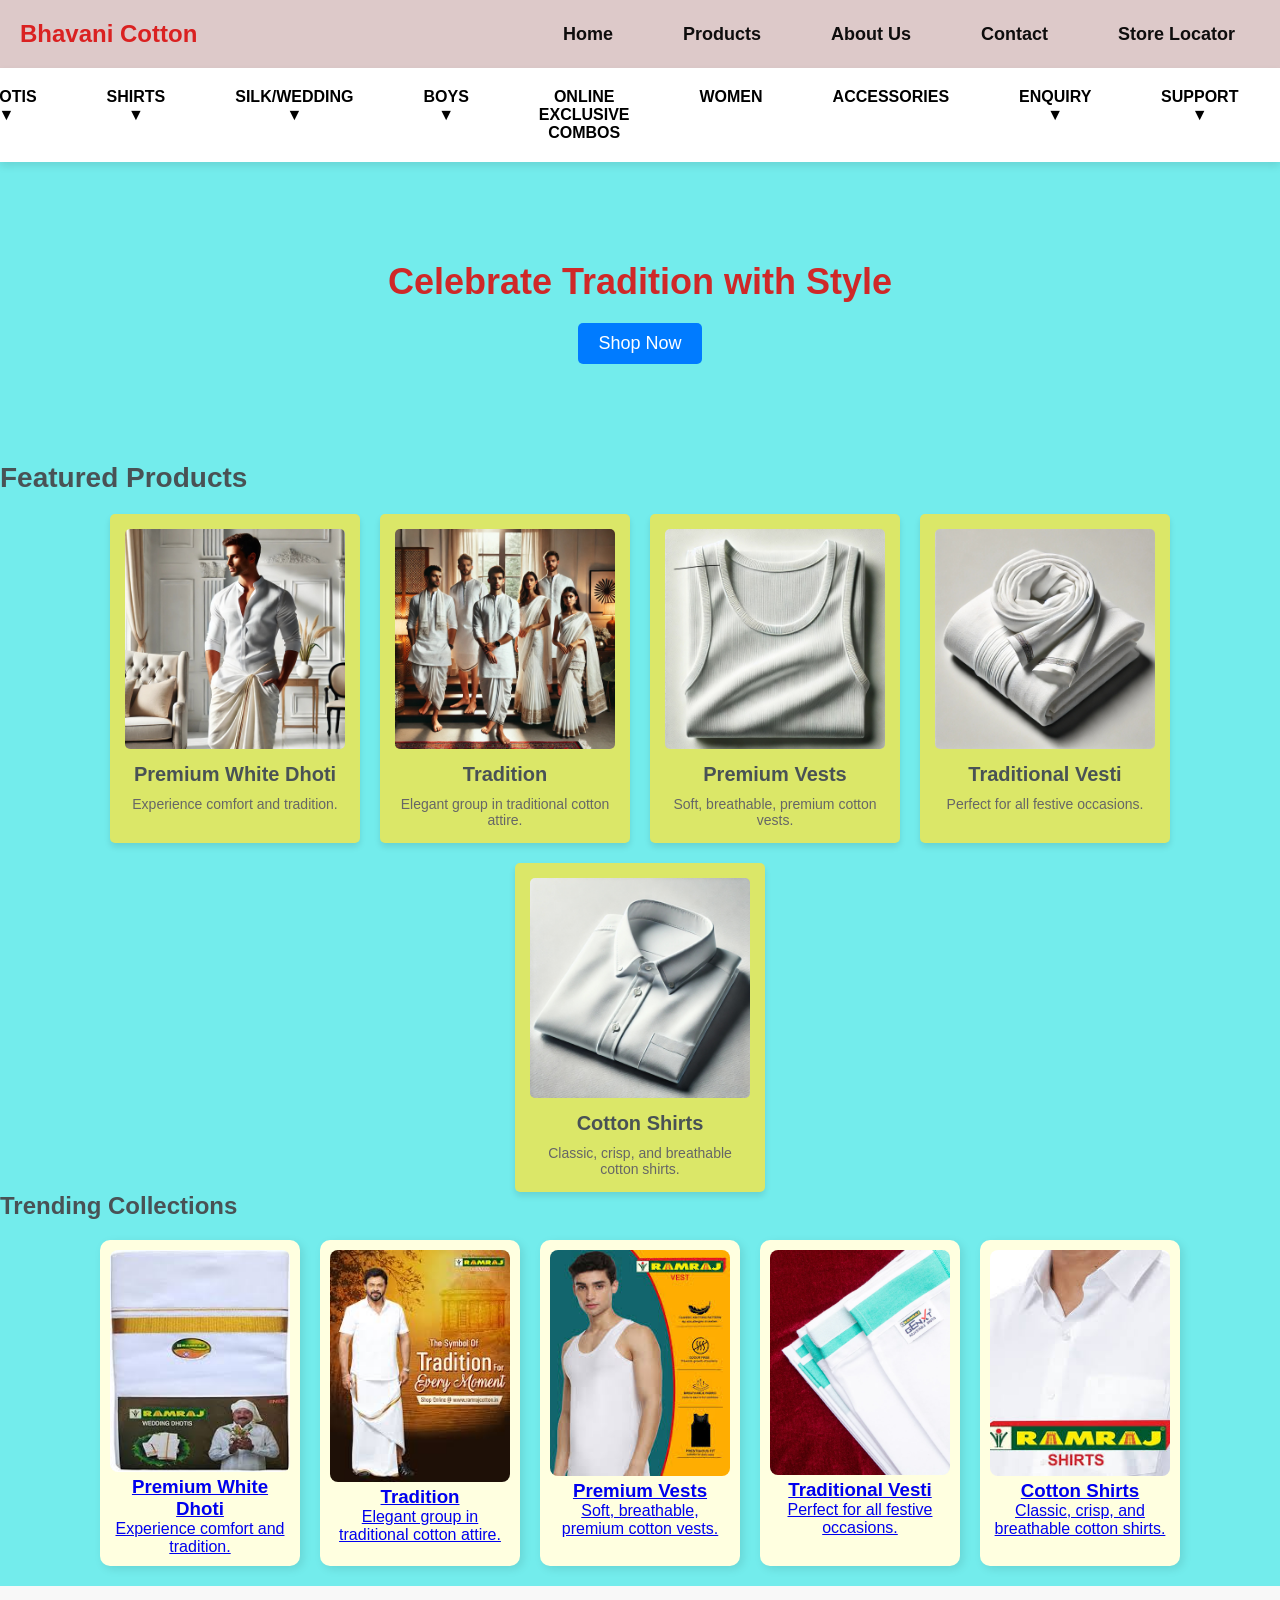
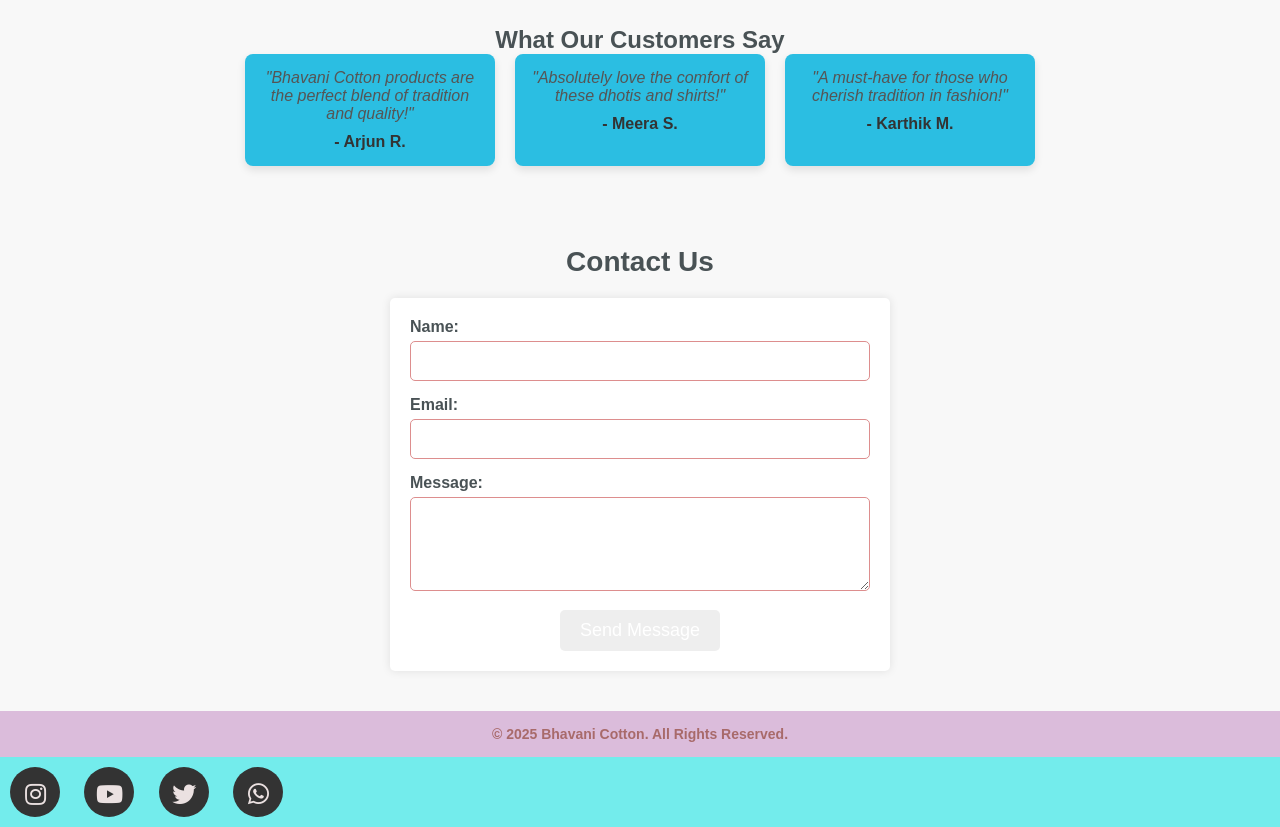
==== index.html @ 245a1441 "Add files via upload" ====
<!DOCTYPE html>
<html lang="en">
    <head>
    <meta charset="UTF-8">
    <meta name="viewport" content="width=device-width, initial-scale=1.0">
    <title>Bhavani Cotton - Celebrate Tradition</title>
    <link rel="stylesheet" href="style.css"> <!-- Linking CSS -->
</head>
<head>
    <link rel="stylesheet" href="https://cdnjs.cloudflare.com/ajax/libs/font-awesome/5.15.3/css/all.min.css">
  </head>
  
<body>
    <!-- Header Section -->
    <header>
        <div class="logo">Bhavani Cotton</div>
        <nav>
            <ul>
                <li><a href="#">Home</a></li>
                <li><a href="#">Products</a></li>
                <li><a href="#">About Us</a></li>
                <li><a href="#">Contact</a></li>
                <li><a href="#">Store Locator</a></li>
            </ul>
        </nav>
    </header>
    <nav class="navbar">
        <ul class="nav-list">
            <li class="nav-item">MEN ▼</li>
            <li class="nav-item">DHOTIS ▼</li>
            <li class="nav-item">SHIRTS ▼</li>
            <li class="nav-item">SILK/WEDDING ▼</li>
            <li class="nav-item">BOYS ▼</li>
            <li class="nav-item">ONLINE EXCLUSIVE COMBOS</li>
            <li class="nav-item">WOMEN</li>
            <li class="nav-item">ACCESSORIES</li>
            <li class="nav-item">ENQUIRY ▼</li>
            <li class="nav-item">SUPPORT ▼</li>
            <li class="nav-item">CORPORATE INFO ▼</li>
        </ul>
    </nav>
    <!-- Hero Banner -->
    <section class="hero">
        <h1>Celebrate Tradition with Style</h1>
        <button>Shop Now</button>
    </section>
    <!-- Product Highlights -->
<section class="products">
    <h2>Featured Products</h2>
    <div class="product-grid">
        <div class="product">
            <img src="image/product1.jpg" alt="Product 1">
            <h3>Premium White Dhoti</h3>
            <p>Experience comfort and tradition.</p>
        </div>
        <div class="product">
            <img src="image/product2.jpg" alt="Product 2">
            <h3>Tradition</h3>
            <p>Elegant group in traditional cotton attire. </p>
        </div>
        <div class="product">
            <img src="image/product3.jpg" alt="Product 3">
            <h3>Premium Vests</h3>
            <p>Soft, breathable, premium cotton vests. </p>
        </div>
        <div class="product">
            <img src="image/product4.jpg" alt="Product 3">
            <h3>Traditional Vesti</h3>
            <p>Perfect for all festive occasions.</p>
        </div>
        <div class="product">
            <img src="image/product5.jpg" alt="Product 3">
            <h3>Cotton Shirts</h3>
            <p>Classic, crisp, and breathable cotton shirts.</p>
        </div>
        </section>
        <section class="featured-products">
            <h2>Trending Collections</h2>
            <div class="product-container">
                <div class="product-card">
                    <a href="https://www.amazon.com/s?k=ramraj+tradition" target="_blank">  
                        <img src="image/dhoti.jpg" alt="Premium White Dhoti">
                        <h3>Premium White Dhoti</h3>
                        <p>Experience comfort and tradition.</p>
                    </a>
                </div>
                <div class="product-card">
                    <a href="https://www.amazon.com/s?k=ramraj+tradition" target="_blank">
                        <img src="image/tradition.jpg" alt="Tradition">
                        <h3>Tradition</h3>
                        <p>Elegant group in traditional cotton attire.</p>
                    </a>
                </div>
                <div class="product-card">
                    <a href="https://www.amazon.com/s?k=ramraj+premium+vests" target="_blank">
                        <img src="image/vest.jpg" alt="Premium Vests">
                        <h3>Premium Vests</h3>
                        <p>Soft, breathable, premium cotton vests.</p>
                    </a>
                </div>
                <div class="product-card">
                    <a href="https://www.amazon.com/s?k=ramraj+traditional+vesti" target="_blank">
                        <img src="image/vesti.webp" alt="Traditional Vesti">
                        <h3>Traditional Vesti</h3>
                        <p>Perfect for all festive occasions.</p>
                    </a>
                </div>
                <div class="product-card">
                    <a href="https://amzn.in/d/1DKdunW" target="_blank">
                        <img src="image/shirt.jpg" alt="Cotton Shirts">
                        <h3>Cotton Shirts</h3>
                        <p>Classic, crisp, and breathable cotton shirts.</p>
                    </a>
                </div>
            </div>
        </section>
        
        <!-- Testimonials Section -->
<section class="testimonials">
    <h2>What Our Customers Say</h2>
    <div class="testimonial-grid">
        <div class="testimonial">
            <p>"Bhavani Cotton products are the perfect blend of tradition and quality!"</p>
            <h4>- Arjun R.</h4>
        </div>
        <div class="testimonial">
            <p>"Absolutely love the comfort of these dhotis and shirts!"</p>
            <h4>- Meera S.</h4>
        </div>
        <div class="testimonial">
            <p>"A must-have for those who cherish tradition in fashion!"</p>
            <h4>- Karthik M.</h4>
        </div>
    </div>
</section>
<!-- Contact Section -->
<section class="contact">
    <h2>Contact Us</h2>
    <form action="/submit" method="POST">
        <div class="form-group">
            <label for="name">Name:</label>
            <input type="text" id="name" name="name" required>
        </div>
        <div class="form-group">
            <label for="email">Email:</label>
            <input type="email" id="email" name="email" required>
        </div>
        <div class="form-group">
            <label for="message">Message:</label>
            <textarea id="message" name="message" rows="4" required></textarea>
        </div>
        <button type="submit">Send Message</button>
    </form>
</section>
<!-- Footer -->
<footer class="footer">
    <p>© 2025 Bhavani Cotton. All Rights Reserved.</p>
</footer>
<div class="social-icons">
    <a href="https://www.instagram.com/ramrajcottonofficial?utm_source=ig_web_button_share_sheet&igsh=ZDNlZDc0MzIxNw==" target="_blank">
      <i class="fab fa-instagram"></i>
    </a>
    <a href="https://www.youtube.com/channel/UC7goOBPU0nZuRwGGwa4AtKw" target="_blank">
      <i class="fab fa-youtube"></i>
    </a>
    <a href="x.com/Ramrajofficial" target="_blank">
      <i class="fab fa-twitter"></i>
    </a>
    <a href="https://wa.me/yourphonenumber" target="_blank">
      <i class="fab fa-whatsapp"></i>
    </a>
</div>
---- style.css ----
/* Reset default styles */
* {
  margin: 0;
  padding: 0;
  box-sizing: border-box;
  font-family: Arial, sans-serif;
}

/* Body Styling */
body {
  background-color: #73ecec;
  color: #495255;
}

/* Header Styling */
header {
  display: flex;
  justify-content: space-between;
  align-items: center;
  background-color: #14ca14;
  padding: 15px 20px;
  box-shadow: 0 4px 6px rgba(230, 214, 227, 0.1);
}

header .logo {
  font-size: 24px;
  font-weight: bold;
  color: #f8f5f6;
}

nav ul {
  list-style: none;
  display: flex;
}

nav ul li {
  margin: 0 15px;
}

nav ul li a {
  text-decoration: none;
  color: #10a3dd;
  font-weight: bold;
}
.hero {
  text-align: center;
  padding: 50px 20px;
  background: url('images/hero-banner.jpg') no-repeat center/cover;
  color: rgb(207, 40, 40);
  height: 300px;
  display: flex;
  flex-direction: column;
  justify-content: center;
  align-items: center;
}

.hero h1 {
  font-size: 36px;
  margin-bottom: 20px;
}

.hero button {
  padding: 10px 20px;
  font-size: 18px;
  color: white;
  background-color: #007BFF;
  border: none;
  border-radius: 5px;
  cursor: pointer;
}
.testimonials {
  padding: 40px 20px;
  background-color: #f8f8f8;
  text-align: center;
}

.testimonial-grid {
  display: flex;
  justify-content: center;
  gap: 20px;
  flex-wrap: wrap;
}

.testimonial {
  background: rgb(43, 190, 226);
  padding: 15px;
  border-radius: 8px;
  box-shadow: 0 4px 8px rgba(0, 0, 0, 0.1);
  width: 250px;
}

.testimonial p {
  font-style: italic;
  color: #555;
}

.testimonial h4 {
  margin-top: 10px;
  font-size: 16px;
  color: #333;
}
.contact {
  padding: 40px 20px;
  text-align: center;
  background-color: #f8f8f8;
}

.contact h2 {
  font-size: 28px;
  margin-bottom: 20px;
}

.contact form {
  max-width: 500px;
  margin: auto;
  background: white;
  padding: 20px;
  border-radius: 5px;
  box-shadow: 0px 0px 10px rgba(0, 0, 0, 0.1);
}

.form-group {
  margin-bottom: 15px;
  text-align: left;
}

.form-group label {
  display: block;
  font-weight: bold;
  margin-bottom: 5px;
}

.form-group input,
.form-group textarea {
  width: 100%;
  padding: 10px;
  border: 1px solid #dd8e8e;
  border-radius: 5px;
  font-size: 16px;
}

button {
  background-color: #eeeeee;
  color: white;
  padding: 10px 20px;
  border: none;
  font-size: 18px;
  border-radius: 5px;
  cursor: pointer;
}

button:hover {
  background-color: #0056b3;
}
<head>
<style>
  .social-icons a img {
    width: 40px;
    height: 40px;
    margin: 10px;
  }

  .social-icons a img:hover {
    opacity: 0.7;
  }
</style>
</head>
/* Product Section */
.products {
  text-align: center;
  padding: 50px 20px;
  background-color: #f5e1e1;
}

.products h2 {
  font-size: 28px;
  margin-bottom: 20px;
}

.product-grid {
  display: flex;
  justify-content: center;
  gap: 20px;
  flex-wrap: wrap;
}

.product {
  background: #dbe768;
  padding: 15px;
  border-radius: 5px;
  width: 250px;
  text-align: center;
  box-shadow: 0px 4px 6px rgba(0, 0, 0, 0.1);
}

.product img {
  width: 100%;
  border-radius: 5px;
}

.product h3 {
  margin: 10px 0;
  font-size: 20px;
}

.product p {
  font-size: 14px;
  color: #666;
}
.social-icons a img {
  width: 40px;
  height: 40px;
  margin: 10px;
}
.social-icons a img:hover {
  opacity: 0.7;
}
.social-icons a img {
  width: 40px;
  height: 40px;
  margin: 10px;
}

.social-icons a img:hover {
  opacity: 0.7;
}
.social-icons a img {
  width: 40px;
  height: 40px;
  margin: 10px;
  transition: transform 0.3s ease; /* Smooth scaling effect */
}

.social-icons a img:hover {
  transform: scale(1.2); /* Increase size */
}

.social-icons a {
  font-size: 40px;
  margin: 10px;
  color: #da1313; /* Default color */
  transition: color 0.3s ease; /* Smooth color transition */
}

.social-icons a:hover {
  color: #ff4500; /* Change to orange/red color */
}.social-icons a {
  font-size: 40px;
  margin: 10px;
  color: #333; /* Default color */
  transition: color 0.3s ease; /* Smooth color transition */
}
.social-icons a img {
  width: 40px;
  height: 40px;
  margin: 10px;
  transition: box-shadow 0.3s ease; /* Smooth shadow transition */
}

.social-icons a img:hover {
  box-shadow: 0px 4px 12px rgba(0, 0, 0, 0.3); /* Add shadow */
}
.social-icons a {
  display: inline-block;
  width: 50px;
  height: 50px;
  background-color: #333;
  text-align: center;
  border-radius: 50%;
  margin: 10px;
  transition: background-color 0.3s ease; /* Smooth background color transition */
}

.social-icons a:hover {
  background-color: #ff4500; /* Change background color on hover */
}

.social-icons a i {
  line-height: 50px;
  color: #ebe1e1;
  font-size: 24px;
}
.social-icons a img {
  width: 40px;
  height: 40px;
  margin: 10px;
  transition: transform 0.3s ease; /* Smooth rotation */
}

.social-icons a img:hover {
  transform: rotate(360deg); /* Rotate 360 degrees */
}
.social-icons a img {
  width: 40px;
  height: 40px;
  margin: 10px;
  transition: transform 0.3s ease; /* Smooth bouncing effect */
}

.social-icons a img:hover {
  transform: translateY(-5px); /* Slightly move up on hover */
}
.button {
  padding: 10px 20px;
  font-size: 16px;
  text-decoration: none;
  background-color: #333; /* Default background color */
  color: #c97777; /* Text color */
  border-radius: 5px;
  transition: background-color 0.3s ease, color 0.3s ease; /* Smooth transition */
}

.button:hover {
  background-color: #ff4500; /* Hover background color */
  color: #fff; /* Hover text color */
}
.button {
  padding: 10px 20px;
  font-size: 16px;
  text-decoration: none;
  background-color: transparent;
  color: #333;
  border: 2px solid #333; /* Border color */
  border-radius: 5px;
  position: relative;
  transition: color 0.3s ease; /* Smooth transition */
}

.button:hover {
  color: #ff4500; /* Text color on hover */
}

.button::after {
  content: '';
  position: absolute;
  width: 100%;
  height: 2px;
  bottom: 0;
  left: 0;
  background-color: #ff4500;
  transform: scaleX(0);
  transform-origin: bottom right;
  transition: transform 0.3s ease;
}

.button:hover::after {
  transform: scaleX(1);
  transform-origin: bottom left;
}
.button {
  padding: 10px 20px;
  font-size: 16px;
  text-decoration: none;
  background-color: #333;
  color: #fff;
  border-radius: 5px;
  transition: transform 0.2s ease;
}

.button:hover {
  transform: translateY(-5px); /* Move the button up on hover */
}
.button {
  padding: 10px 20px;
  font-size: 16px;
  text-decoration: none;
  background-color: #333;
  color: #fff;
  border-radius: 5px;
  box-shadow: 0 0 10px rgba(0, 0, 0, 0.2); /* Default shadow */
  transition: box-shadow 0.3s ease, transform 0.3s ease;
}

.button:hover {
  box-shadow: 0 4px 20px rgba(0, 0, 0, 0.3); /* Shadow on hover */
  transform: scale(1.05); /* Slightly enlarge button on hover */
}
.button {
  padding: 10px 20px;
  font-size: 16px;
  text-decoration: none;
  background-color: #333;
  color: #fff;
  border-radius: 5px;
  transition: border-radius 0.3s ease;
}

.button:hover {
  border-radius: 50px; /* Change the border radius to make it rounded */
}
.button {
  padding: 10px 20px;
  font-size: 16px;
  text-decoration: none;
  background-color: #333;
  color: #fff;
  border-radius: 5px;
  border: 2px solid #333;
  transition: background 0.3s ease, color 0.3s ease;
}

.button:hover {
  background: linear-gradient(45deg, #ff4500, #ff6347); /* Gradient on hover */
  color: #fff;
}
     /* Basic Styling for the Header */
header {
  display: flex;
  justify-content: space-between;
  align-items: center;
  padding: 20px;
  background-color: #ddc9c9; /* Dark background color for header */
}

header .logo {
  color: #da2121;
  font-size: 24px;
  font-weight: bold;
}

header nav ul {
  list-style-type: none;
  margin: 0;
  padding: 0;
  display: flex;
  gap: 20px;
}

header nav ul li {
  display: inline-block;
}

header nav ul li a {
  text-decoration: none;
  color: #0e0d0d; /* Default text color */
  font-size: 18px;
  padding: 10px;
  border-radius: 5px;
  transition: all 0.3s ease; /* Smooth transition for hover effects */
}

/* Hover Effects for Navigation Links */
header nav ul li a:hover {
  background-color: #0fc527; /* Change background color on hover */
  color: #fff; /* Change text color on hover */
  transform: scale(1.1); /* Slightly increase size on hover */
}

/* Optional: Active link style (for current page) */
header nav ul li a.active {
  background-color: #ebedf0; /* Change color of the active page link */
  color: #fff;
}
#particles-js {
position: fixed;
width: 100%;
height: 100vh;
background: #d5dce2; /* Dark blue background */
z-index: -1;
}
.product-container {
display: flex;
flex-wrap: wrap;
justify-content: center;
gap: 20px;
padding: 20px;
}

.product-card {
width: 200px;
background: #ffffe0;
padding: 10px;
text-align: center;
border-radius: 10px;
box-shadow: 3px 3px 10px rgba(0, 0, 0, 0.1);
}

.product-card img {
width: 100%;
height: auto;
border-radius: 8px;
}
.product-card {
width: 200px;
background: #ffffe0;
padding: 10px;
text-align: center;
border-radius: 10px;
box-shadow: 3px 3px 10px rgba(0, 0, 0, 0.1);
transition: transform 0.3s ease, box-shadow 0.3s ease;
}

.product-card img {
width: 100%;
height: auto;
border-radius: 8px;
transition: transform 0.3s ease, filter 0.3s ease;
}
.product-card {
width: 200px;
background: #ffffe0;
padding: 10px;
text-align: center;
border-radius: 10px;
box-shadow: 3px 3px 10px rgba(0, 0, 0, 0.1);
transition: transform 0.3s ease, box-shadow 0.3s ease;
cursor: pointer;
}

.product-card img {
width: 100%;
height: auto;
border-radius: 8px;
transition: transform 0.3s ease, filter 0.3s ease;
}
.product-card {
position: relative;
overflow: hidden;
}

.product-card::after {
content: "";
position: absolute;
top: 0;
left: 0;
width: 100%;
height: 100%;
background: rgba(0, 0, 0, 0.3);
opacity: 0;
transition: opacity 0.3s ease;
}

.product-card:hover::after {
opacity: 1;
}
/* Navigation Bar */
.navbar {
background: white;
padding: 10px;
box-shadow: 0 4px 8px rgba(0, 0, 0, 0.1);
text-align: center;
}

/* Navigation List */
.nav-list {
list-style: none;
padding: 0;
margin: 0;
display: flex;
justify-content: center;
gap: 20px;
}

/* Navigation Items */
.nav-item {
font-size: 16px;
font-weight: bold;
cursor: pointer;
position: relative;
padding: 10px;
color: black;
transition: color 0.3s ease;
}

/* Hover Effect */
.nav-item:hover {
color: #04e635;
}

/* Dropdown Styling */
.nav-item:hover::after {
content: '▼';
font-size: 12px;
position: absolute;
right: -10px;
top: 5px;
}
/* Navigation Bar */
.navbar {
background: white;
padding: 10px;
box-shadow: 0 4px 8px rgba(0, 0, 0, 0.1);
text-align: center;
}

/* Navigation List */
.nav-list {
list-style: none;
padding: 0;
margin: 0;
display: flex;
justify-content: center;
gap: 20px;
}

/* Navigation Items */
.nav-item {
font-size: 16px;
font-weight: bold;
cursor: pointer;
position: relative;
padding: 10px;
color: black;
transition: color 0.3s ease;
}

/* Hover Effect */
.nav-item:hover {
color: #370fe7;
}

/* Dropdown Styling */
.nav-item:hover::after {
content: '▼';
font-size: 12px;
position: absolute;
right: -10px;
top: 5px;
}
/* Navigation Bar */
.navbar {
background: white;
padding: 10px;
box-shadow: 0 4px 8px rgba(0, 0, 0, 0.1);
text-align: center;
}


/* Navigation Items */
.nav-item {
font-size: 16px;
font-weight: bold;
cursor: pointer;
position: relative;
padding: 10px;
color: black;
transition: color 0.3s ease;
}

/* Hover Effect */
.nav-item:hover {
color: #10087a;
}

/* Dropdown Styling */
.nav-item:hover::after {
content: '▼';
font-size: 12px;
position: absolute;
right: -10px;
top: 5px;
}
.footer {
position: fixed;
bottom: 0;
left: 0;
right: 0;
}
.footer {
background: #dbbcdb; /* Light grey background */
text-align: center;
padding: 15px;
font-size: 14px;
font-weight: bold;
color: #a86a6a;
position: relative;
bottom: 0;
width: 100%;
}
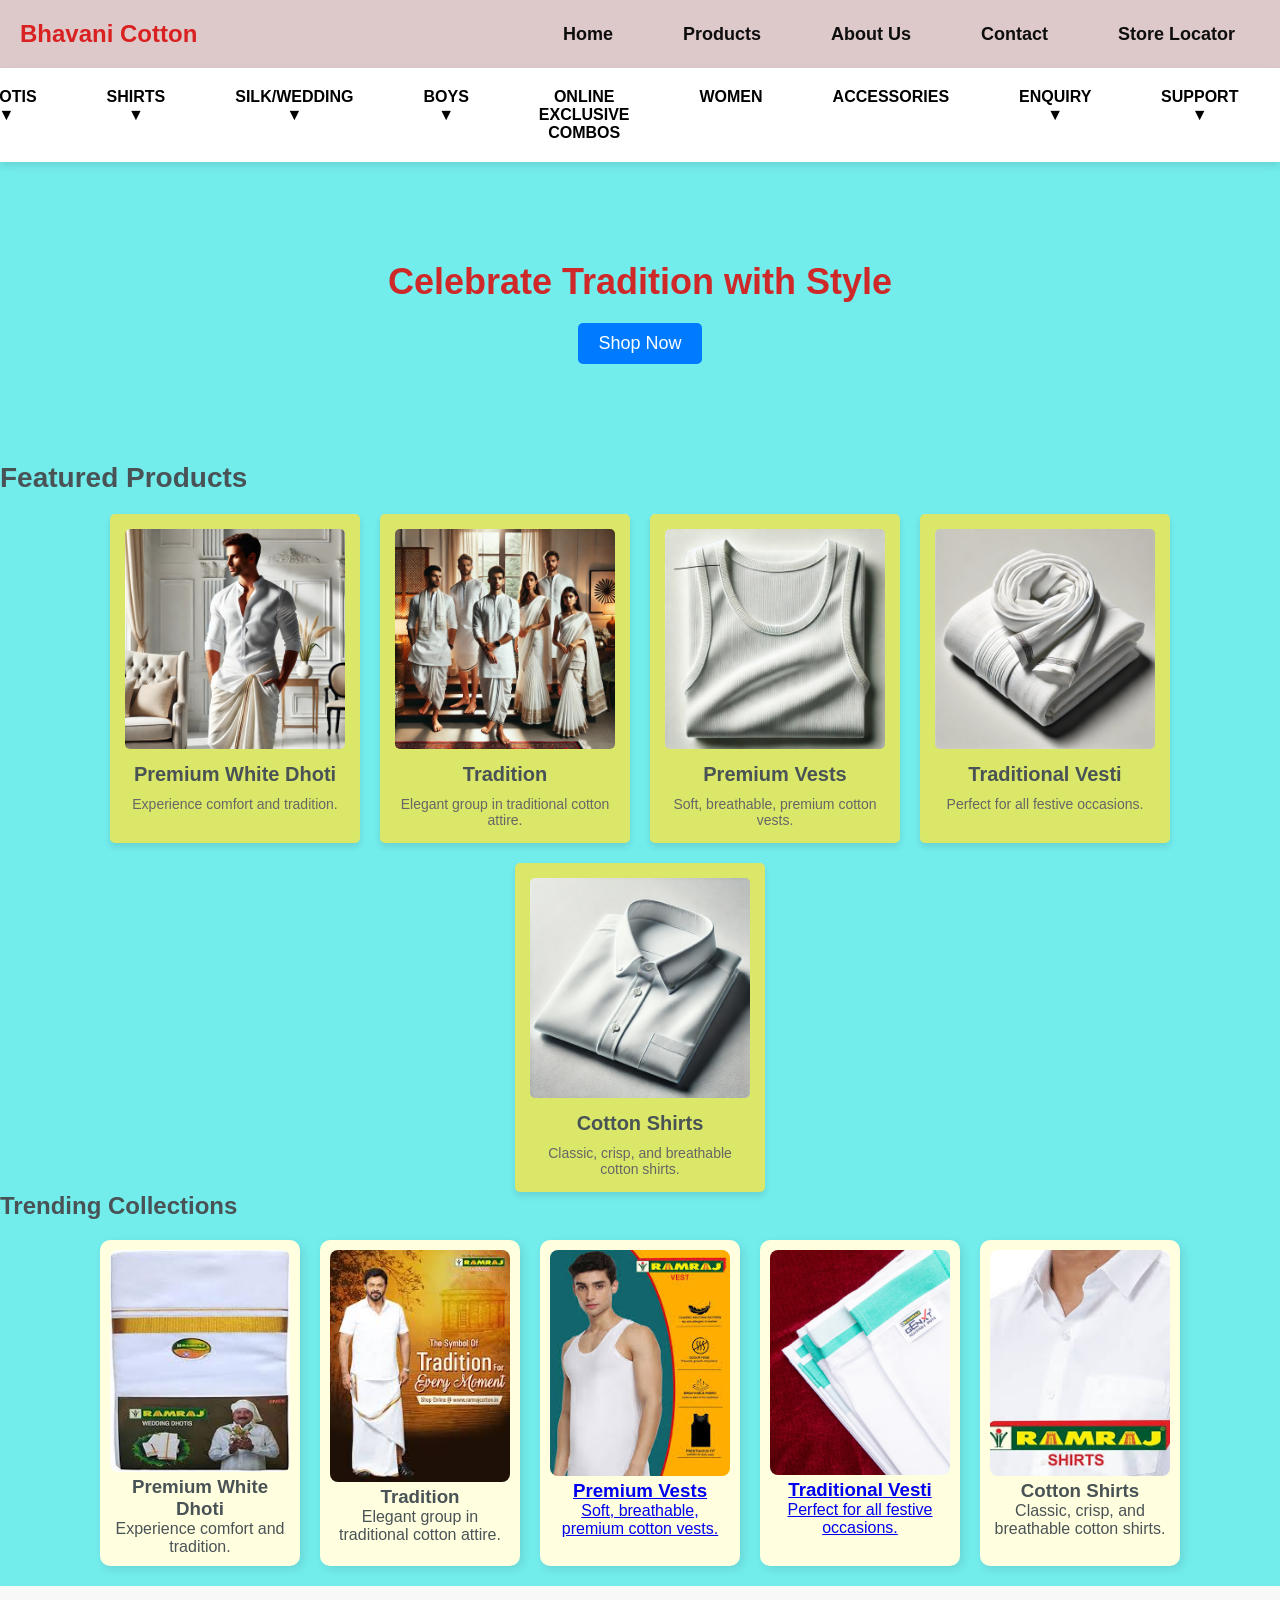
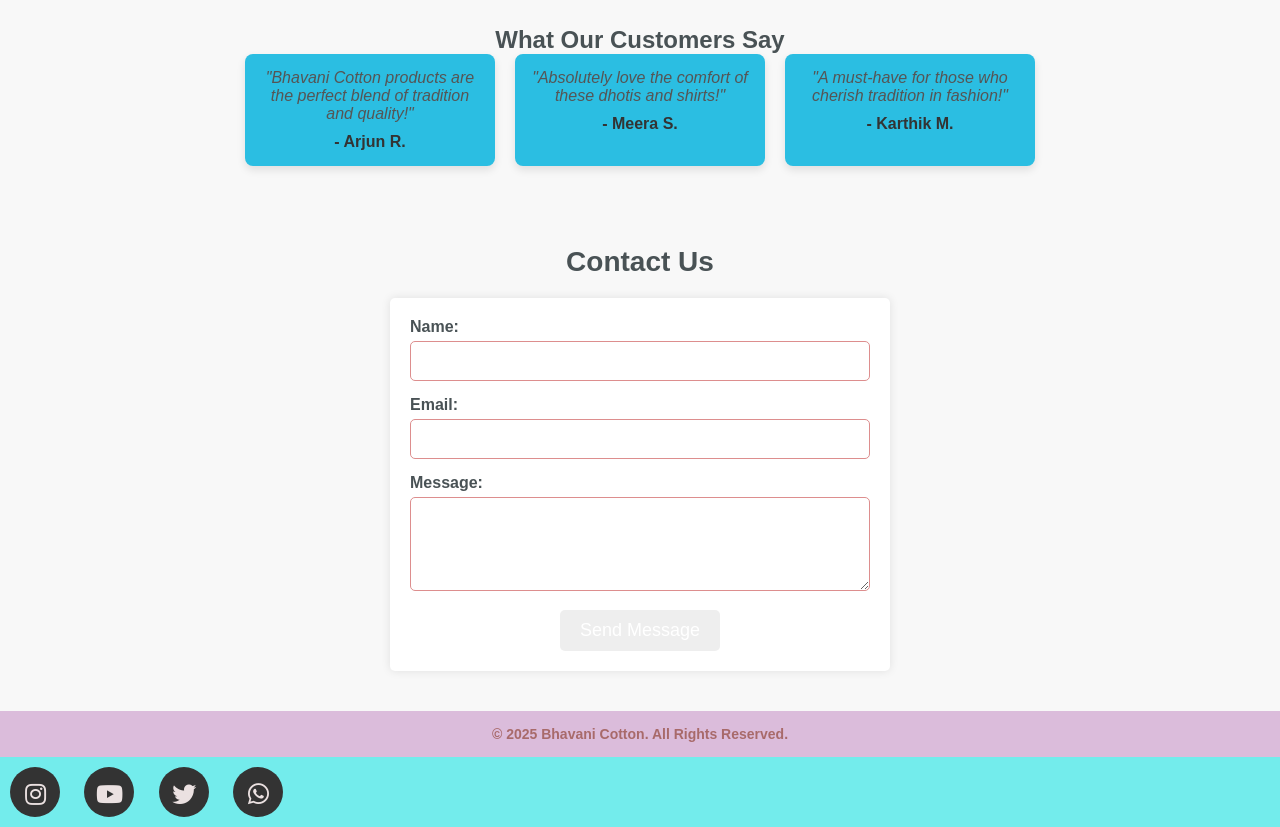
==== commit 635cf8e8: "Your commit message" ====
--- a/index.html
+++ b/index.html
@@ -49,27 +49,27 @@
     <h2>Featured Products</h2>
     <div class="product-grid">
         <div class="product">
-            <img src="image/product1.jpg" alt="Product 1">
-            <h3>Premium White Dhoti</h3>
+            <a href="https://amzn.in/d/ifpO2SQ"><img src="image/product1.jpg" alt="Product 1"></a>
+             <h3>Premium White Dhoti</h3>
             <p>Experience comfort and tradition.</p>
         </div>
         <div class="product">
-            <img src="image/product2.jpg" alt="Product 2">
-            <h3>Tradition</h3>
+           <a href="https://amzn.in/d/3zlHWTQ"><img src="image/product2.jpg" alt="Product 2"></a>
+             <h3>Tradition</h3>
             <p>Elegant group in traditional cotton attire. </p>
         </div>
         <div class="product">
-            <img src="image/product3.jpg" alt="Product 3">
+            <a href="https://amzn.in/d/dyRVHFS"><img src="image/product3.jpg" alt="Product 3"></a>
             <h3>Premium Vests</h3>
             <p>Soft, breathable, premium cotton vests. </p>
         </div>
         <div class="product">
-            <img src="image/product4.jpg" alt="Product 3">
+            <a href="https://amzn.in/d/eyEsDuH"><img src="image/product4.jpg" alt="Product 3"></a>
             <h3>Traditional Vesti</h3>
             <p>Perfect for all festive occasions.</p>
         </div>
         <div class="product">
-            <img src="image/product5.jpg" alt="Product 3">
+           <a href="https://amzn.in/d/8nXOFxM"><img src="image/product5.jpg" alt="Product 3"></a> 
             <h3>Cotton Shirts</h3>
             <p>Classic, crisp, and breathable cotton shirts.</p>
         </div>
@@ -78,16 +78,14 @@
             <h2>Trending Collections</h2>
             <div class="product-container">
                 <div class="product-card">
-                    <a href="https://www.amazon.com/s?k=ramraj+tradition" target="_blank">  
-                        <img src="image/dhoti.jpg" alt="Premium White Dhoti">
-                        <h3>Premium White Dhoti</h3>
+                    <img src="image/dhoti.jpg" alt="Premium White Dhoti">
+                         <h3>Premium White Dhoti</h3>
                         <p>Experience comfort and tradition.</p>
                     </a>
                 </div>
                 <div class="product-card">
-                    <a href="https://www.amazon.com/s?k=ramraj+tradition" target="_blank">
-                        <img src="image/tradition.jpg" alt="Tradition">
-                        <h3>Tradition</h3>
+                    <a href="https://amzn.in/d/guQCuTF"> <img src="image/tradition.jpg" alt="Tradition"></a>
+                      <h3>Tradition</h3>
                         <p>Elegant group in traditional cotton attire.</p>
                     </a>
                 </div>
@@ -106,8 +104,7 @@
                     </a>
                 </div>
                 <div class="product-card">
-                    <a href="https://amzn.in/d/1DKdunW" target="_blank">
-                        <img src="image/shirt.jpg" alt="Cotton Shirts">
+                    <a href="https://amzn.in/d/eJrhLM0"><img src="image/shirt.jpg" alt="Cotton Shirts"></a>
                         <h3>Cotton Shirts</h3>
                         <p>Classic, crisp, and breathable cotton shirts.</p>
                     </a>
